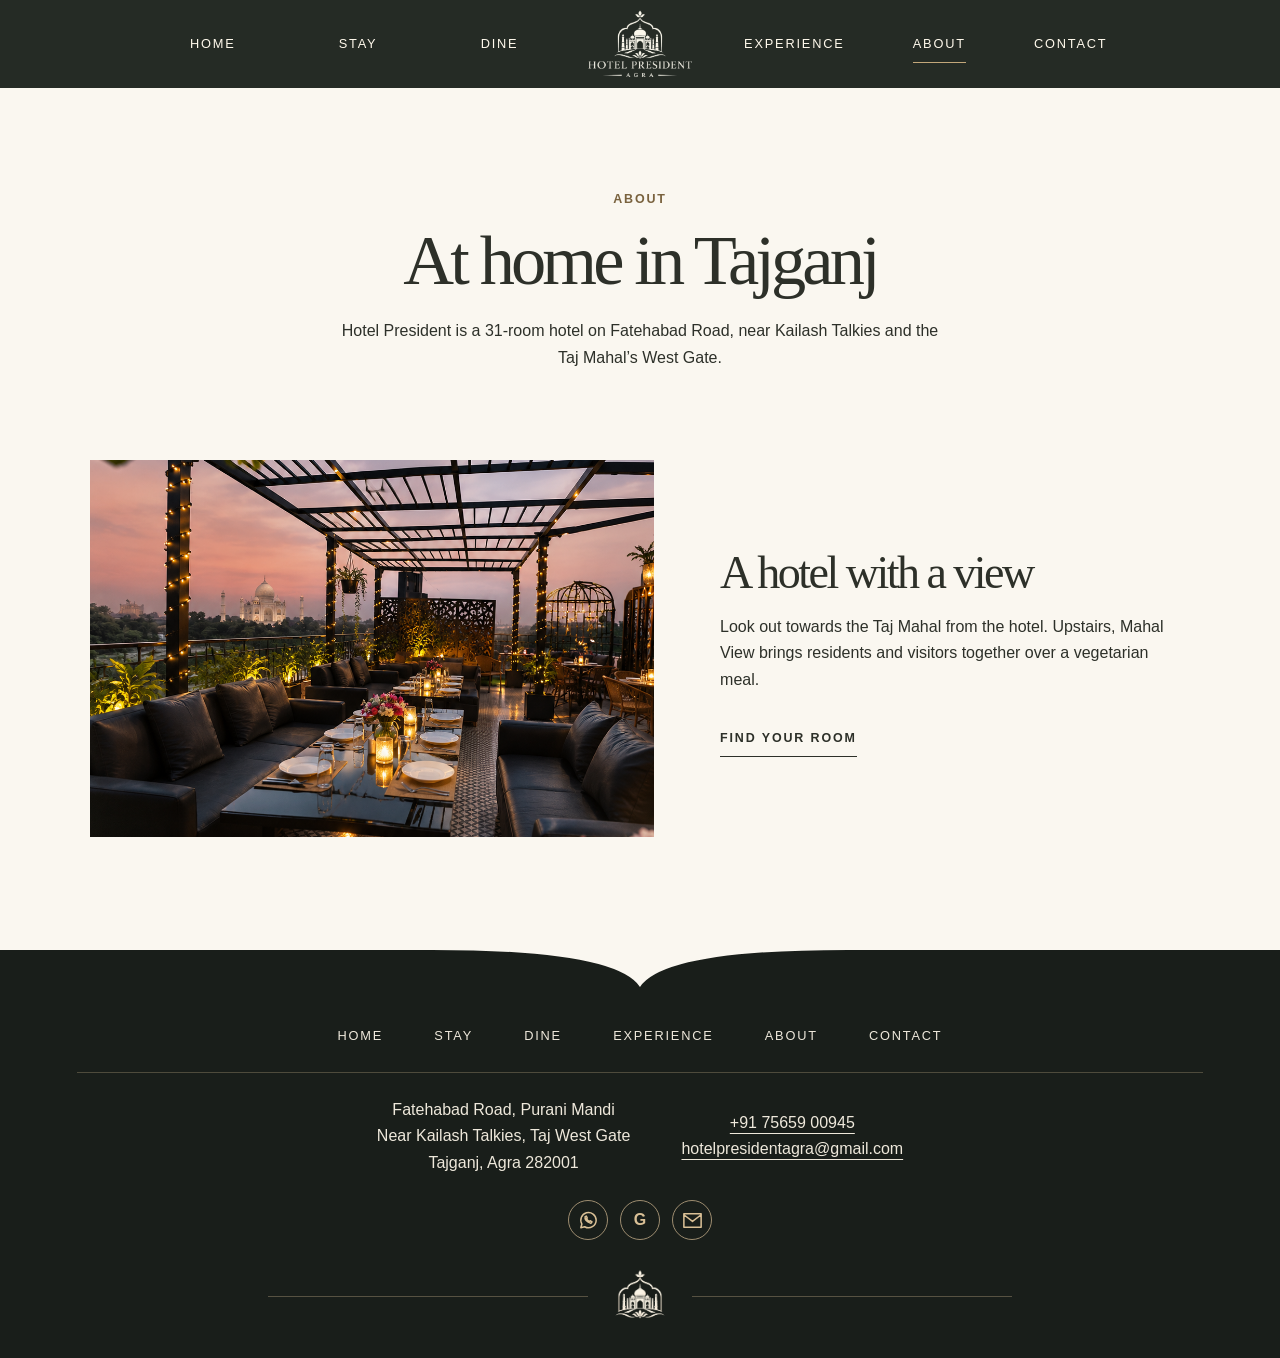
==== about.html @ 326f0f86 "intial commit" ====
﻿<!doctype html>
<html lang="en"><head><meta charset="utf-8"><meta name="viewport" content="width=device-width, initial-scale=1"><title>About | Hotel President Agra</title>
<link rel="stylesheet" href="css/header-footer.css"><link rel="stylesheet" href="css/pages.css">
<script defer src="js/header-footer.js"></script></head>
<body id="top" class="hp-page"><header class="hp-header">
  <a class="hp-skip" href="#main">Skip to content</a>
  <button type="button" class="hp-toggle" aria-controls="hp-nav" aria-expanded="false">Menu</button>
  <nav id="hp-nav" class="hp-nav" aria-label="Main navigation">
    <div><a href="index.html">Home</a>
      <a href="stay.html">Stay</a>
      <a href="dine.html">Dine</a></div><span aria-hidden="true"></span><div><a href="experience.html">Experience</a>
      <a href="about.html">About</a>
      <a href="contact.html">Contact</a></div>
  </nav>
  <a class="hp-brand" href="index.html" aria-label="Hotel President home">
    <img class="crest" src="img/logo.png" alt=""><img class="wordmark" src="img/texticon.png" alt="">
  </a>
</header>
<main id="main"><div class="page-lead"><p class="eyebrow">About</p><h1>At home in Tajganj</h1><p>Hotel President is a 31-room hotel on Fatehabad Road, near Kailash Talkies and the Taj Mahal’s West Gate.</p></div><div class="feature"><img loading="lazy" src="img/Taj Mahal Rooftop Dining at Dusk.png" alt="Mahal View rooftop at dusk"><div><h2>A hotel with a view</h2><p>Look out towards the Taj Mahal from the hotel. Upstairs, Mahal View brings residents and visitors together over a vegetarian meal.</p><a class="ink-link" href="stay.html">Find your room</a></div></div></main>
<footer class="hp-footer">
  <svg aria-hidden="true" class="hp-edge" viewBox="0 0 1000 42" preserveAspectRatio="none"><path d="M0 1 H338 Q481 1 500 39 Q519 1 662 1 H1000" fill="none" stroke="currentColor"/><path d="M0 4 H338 Q481 4 500 42 Q519 4 662 4 H1000 V0 H0Z" fill="var(--paper)"/></svg>
  <nav aria-label="Footer navigation"><a href="index.html">Home</a>
      <a href="stay.html">Stay</a>
      <a href="dine.html">Dine</a>
      <a href="experience.html">Experience</a>
      <a href="about.html">About</a>
      <a href="contact.html">Contact</a></nav>
  <div class="hp-contact"><address>Fatehabad Road, Purani Mandi<br>Near Kailash Talkies, Taj West Gate<br>Tajganj, Agra 282001</address><div><a href="tel:+917565900945">+91 75659 00945</a><br><a href="mailto:hotelpresidentagra@gmail.com">hotelpresidentagra@gmail.com</a></div></div>
  <div class="hp-social"><a href="https://wa.me/917565900945" aria-label="Contact on WhatsApp"><svg viewBox="0 0 24 24" aria-hidden="true"><path d="M20 11.5a8 8 0 0 1-12 7l-4 1 1.1-3.8A8 8 0 1 1 20 11.5Z M8.5 8q-1 4 6 7l1.2-1.6-2-1.1-.8.8q-2-1-3-3l.8-.7-1-2Z"/></svg></a><a href="https://www.google.com/travel/hotels/entity/ChoIq8n-6ZS09ZvRARoNL2cvMTFoemMwd2RzdhAB" aria-label="Hotel President on Google"><b aria-hidden="true">G</b></a><a href="mailto:hotelpresidentagra@gmail.com" aria-label="Email Hotel President"><svg viewBox="0 0 24 24" aria-hidden="true"><path d="M3 5h18v14H3z M3 6l9 7 9-7"/></svg></a></div>
  <div class="hp-seal"><img src="img/logowithouttext.png" alt="Hotel President"></div>
</footer>
</body></html>
---- css/header-footer.css ----
﻿:root { --paper:#faf7f0; --ink:#2d3029; --gold:#c3a77a; --bar:88px; --serif:Baskervville,Georgia,serif; --sans:"DM Sans",Arial,sans-serif }
* { box-sizing:border-box }
html { scroll-behavior:smooth; scroll-padding-top:var(--bar) }
body { margin:0; background:var(--paper); color:var(--ink); font:1rem/1.65 var(--sans) }
a { color:inherit; text-underline-offset:5px }
img,video { max-width:100% }
.hp-header { position:fixed; inset:0 0 auto; height:var(--bar); z-index:20; background:#252b25; color:#fff9ec; transition:height .4s,background .4s }
.hp-home .hp-header:not(.compact):not(.is-open) { background:linear-gradient(#181b16bd,#181b1666 75%,transparent) }
.hp-header.compact { height:68px }
.hp-nav { height:100%; max-width:1080px; margin:auto; padding:0 3%; display:grid; grid-template-columns:1fr 140px 1fr; align-items:center }
.hp-nav div { display:flex; justify-content:space-around }
.hp-nav a,.hp-toggle,.hp-footer nav a { text-decoration:none; text-transform:uppercase; letter-spacing:.14em; font-size:.8rem }
.hp-nav a { padding:8px 0; border-bottom:1px solid transparent }
.hp-nav a:hover,.hp-nav a[aria-current] { border-color:var(--gold) }
.hp-brand { position:absolute; left:50%; top:0; transform:translateX(-50%); width:140px; height:100% }
.hp-brand img { position:absolute; inset:0; width:100%; height:100%; object-fit:contain; transition:opacity .35s,transform .45s }
.hp-brand .wordmark { opacity:0; transform:translateY(5px) }
.compact .crest { opacity:0; transform:translateY(-5px) }
.compact .wordmark { opacity:1; transform:none }
.hp-toggle { display:none; color:inherit; background:none; border:0; cursor:pointer }
.hp-skip,.sr-only { position:absolute; width:1px; height:1px; overflow:hidden; clip-path:inset(50%) }
.hp-skip:focus { clip-path:none; width:auto; height:auto; background:white; color:black; padding:8px; z-index:3 }
.hp-footer { position:relative; text-align:center; background:#191e1a; color:#eee8db; padding:72px 6% 30px }
.hp-edge { position:absolute; width:100%; height:41px; top:-1px; left:0; color:var(--gold) }
.hp-footer nav,.hp-social,.hp-contact { display:flex; justify-content:center; gap:clamp(18px,4vw,64px); flex-wrap:wrap }
.hp-footer nav { padding:6px 0 26px; border-bottom:1px solid #a998775e }
.hp-contact { padding:24px 0; align-items:center }
address { font-style:normal }
.hp-social { gap:12px }
.hp-social a { color:#dac096; width:40px; height:40px; display:grid; place-items:center; border:1px solid #9e8d70; border-radius:50%; text-decoration:none }
.hp-social svg { width:23px; fill:none; stroke:currentColor; stroke-width:1.6; stroke-linejoin:round }
.hp-social a:hover { background:#dac096; color:#191e1a }
.hp-seal { margin-top:24px; display:flex; align-items:center; justify-content:center; gap:20px }
.hp-seal:before,.hp-seal:after { content:''; width:min(27vw,320px); height:1px; background:#a998776e }
.hp-seal img { width:64px; height:64px; object-fit:contain }
@media(max-width:700px) {
 :root { --bar:72px }
 .hp-header.compact { height:60px }
 .hp-toggle { display:block; position:absolute; top:50%; transform:translateY(-50%); padding:14px 20px }
 .hp-toggle:before { content:'☰'; margin-right:7px }
 .hp-nav { display:none }
 .is-open .hp-nav { display:block; position:absolute; top:100%; width:100%; height:auto; padding:12px 24px 24px; background:#252b25 }
 .hp-nav div { flex-direction:column }
 .hp-footer nav { gap:12px 22px }
 .hp-contact { flex-direction:column; gap:14px }
}
@media(prefers-reduced-motion:reduce) {
 html { scroll-behavior:auto }
 *,*::before,*::after { animation-duration:.01ms!important; transition-duration:.01ms!important }
}
---- css/pages.css ----
﻿@import url("dining.css");
.hp-page main { padding-top:var(--bar); padding-bottom:60px }
.page-lead { max-width:960px; margin:auto; text-align:center; padding:clamp(50px,7vw,110px) 6% }
.page-lead > p:last-child { max-width:600px; margin:20px auto 0 }
.rooms { display:grid; grid-template-columns:1fr 1fr; gap:40px; margin:0 7% }
.rooms img,.rooms video { width:100%; aspect-ratio:1.6; object-fit:cover; display:block; background:#30352e }
.rooms article h2,.feature h2 { font-size:clamp(2rem,3.6vw,3.6rem) }
.feature { margin:0 7% 50px; display:grid; align-items:center; grid-template-columns:1.2fr 1fr; gap:6% }
.feature > img,.feature > video { width:100%; aspect-ratio:1.5; object-fit:cover; background:#30352e }
@media(max-width:700px) { .rooms,.feature { grid-template-columns:1fr; gap:24px } }
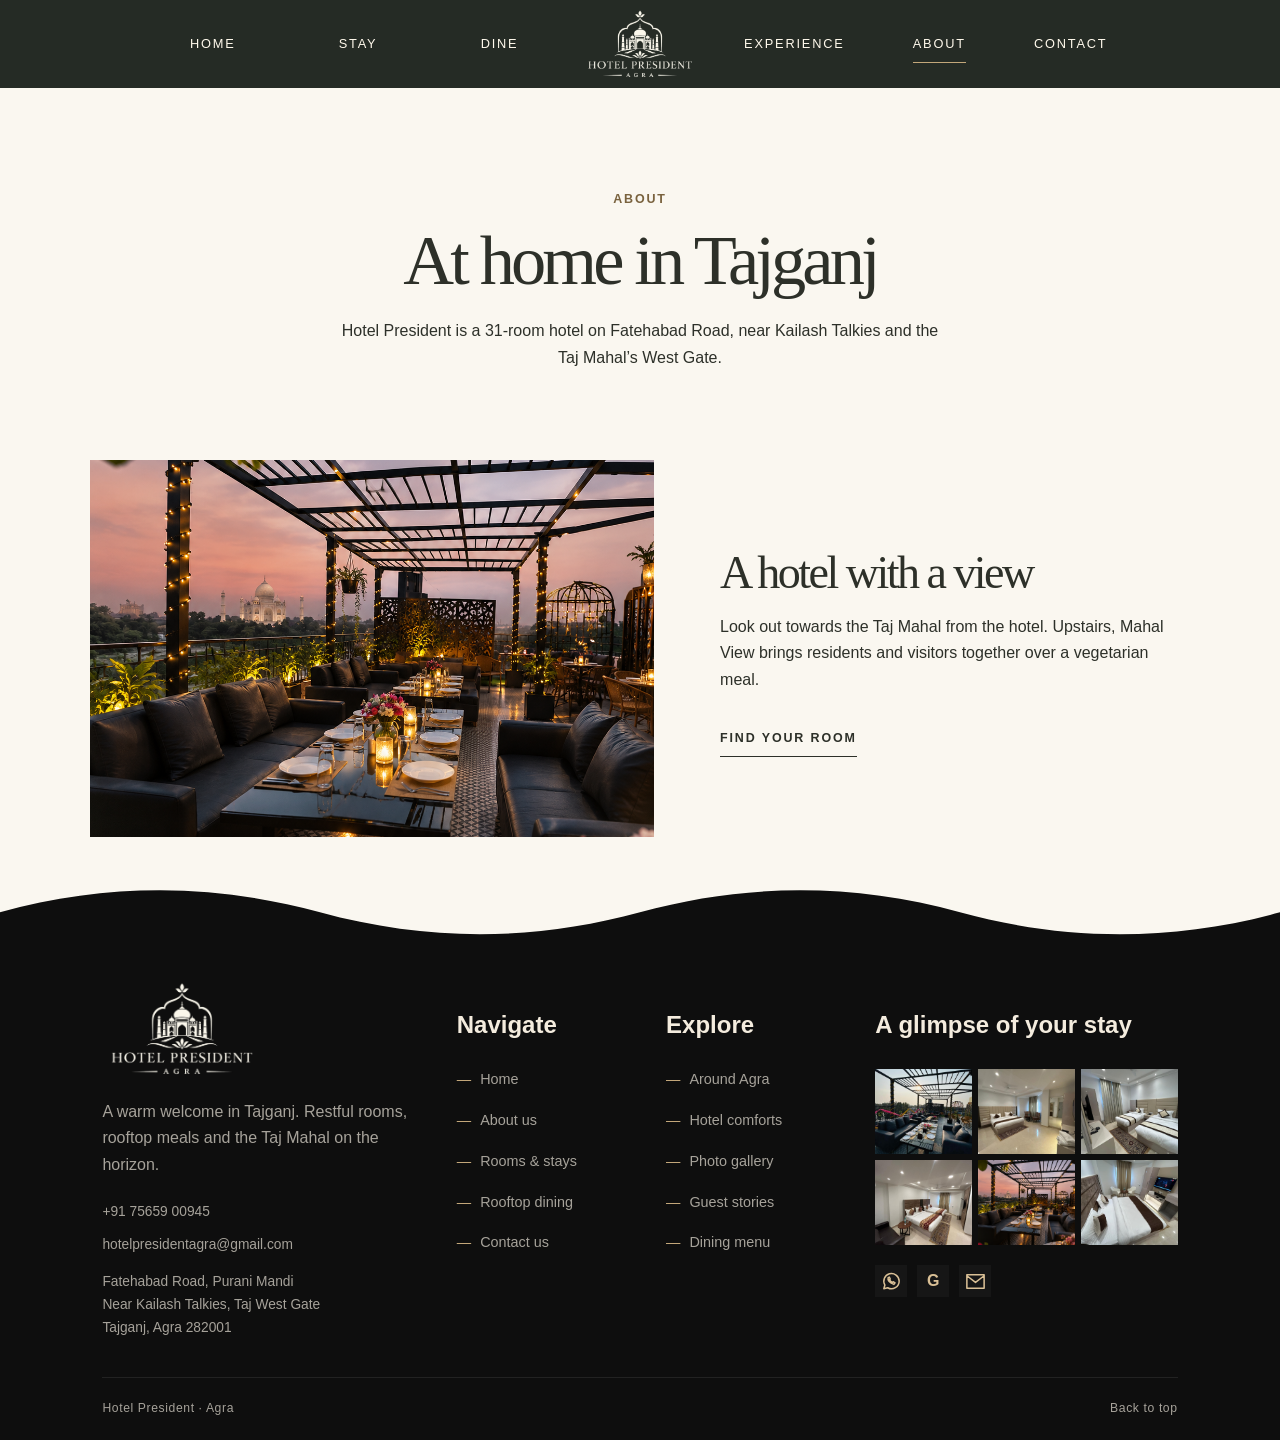
==== commit 81335e24: "Updated Home  , dine and contact page" ====
--- a/about.html
+++ b/about.html
@@ -1,7 +1,8 @@
 ﻿<!doctype html>
 <html lang="en"><head><meta charset="utf-8"><meta name="viewport" content="width=device-width, initial-scale=1"><title>About | Hotel President Agra</title>
 <link rel="stylesheet" href="css/header-footer.css"><link rel="stylesheet" href="css/pages.css">
-<script defer src="js/header-footer.js"></script></head>
+<script defer src="js/header-footer.js"></script><link rel="stylesheet" href="css/common-footer.css">
+</head>
 <body id="top" class="hp-page"><header class="hp-header">
   <a class="hp-skip" href="#main">Skip to content</a>
   <button type="button" class="hp-toggle" aria-controls="hp-nav" aria-expanded="false">Menu</button>
@@ -17,16 +18,14 @@
   </a>
 </header>
 <main id="main"><div class="page-lead"><p class="eyebrow">About</p><h1>At home in Tajganj</h1><p>Hotel President is a 31-room hotel on Fatehabad Road, near Kailash Talkies and the Taj Mahal’s West Gate.</p></div><div class="feature"><img loading="lazy" src="img/Taj Mahal Rooftop Dining at Dusk.png" alt="Mahal View rooftop at dusk"><div><h2>A hotel with a view</h2><p>Look out towards the Taj Mahal from the hotel. Upstairs, Mahal View brings residents and visitors together over a vegetarian meal.</p><a class="ink-link" href="stay.html">Find your room</a></div></div></main>
-<footer class="hp-footer">
-  <svg aria-hidden="true" class="hp-edge" viewBox="0 0 1000 42" preserveAspectRatio="none"><path d="M0 1 H338 Q481 1 500 39 Q519 1 662 1 H1000" fill="none" stroke="currentColor"/><path d="M0 4 H338 Q481 4 500 42 Q519 4 662 4 H1000 V0 H0Z" fill="var(--paper)"/></svg>
-  <nav aria-label="Footer navigation"><a href="index.html">Home</a>
-      <a href="stay.html">Stay</a>
-      <a href="dine.html">Dine</a>
-      <a href="experience.html">Experience</a>
-      <a href="about.html">About</a>
-      <a href="contact.html">Contact</a></nav>
-  <div class="hp-contact"><address>Fatehabad Road, Purani Mandi<br>Near Kailash Talkies, Taj West Gate<br>Tajganj, Agra 282001</address><div><a href="tel:+917565900945">+91 75659 00945</a><br><a href="mailto:hotelpresidentagra@gmail.com">hotelpresidentagra@gmail.com</a></div></div>
-  <div class="hp-social"><a href="https://wa.me/917565900945" aria-label="Contact on WhatsApp"><svg viewBox="0 0 24 24" aria-hidden="true"><path d="M20 11.5a8 8 0 0 1-12 7l-4 1 1.1-3.8A8 8 0 1 1 20 11.5Z M8.5 8q-1 4 6 7l1.2-1.6-2-1.1-.8.8q-2-1-3-3l.8-.7-1-2Z"/></svg></a><a href="https://www.google.com/travel/hotels/entity/ChoIq8n-6ZS09ZvRARoNL2cvMTFoemMwd2RzdhAB" aria-label="Hotel President on Google"><b aria-hidden="true">G</b></a><a href="mailto:hotelpresidentagra@gmail.com" aria-label="Email Hotel President"><svg viewBox="0 0 24 24" aria-hidden="true"><path d="M3 5h18v14H3z M3 6l9 7 9-7"/></svg></a></div>
-  <div class="hp-seal"><img src="img/logowithouttext.png" alt="Hotel President"></div>
+<footer class="hp-footer home-footer">
+  <svg aria-hidden="true" class="footer-wave" viewBox="0 0 1440 100" preserveAspectRatio="none"><path d="M0 45C120 0 240 0 360 45S600 90 720 45S960 0 1080 45S1320 90 1440 45V100H0Z"/></svg>
+  <div class="footer-grid">
+    <div class="footer-about"><a class="footer-logo" href="#top"><img src="img/logo.png" alt="Hotel President Agra"></a><p>A warm welcome in Tajganj. Restful rooms, rooftop meals and the Taj Mahal on the horizon.</p><a href="tel:+917565900945">+91 75659 00945</a><a href="mailto:hotelpresidentagra@gmail.com">hotelpresidentagra@gmail.com</a><address>Fatehabad Road, Purani Mandi<br>Near Kailash Talkies, Taj West Gate<br>Tajganj, Agra 282001</address></div>
+    <nav aria-label="Footer navigation"><h3>Navigate</h3><a href="index.html">Home</a><a href="about.html">About us</a><a href="stay.html">Rooms &amp; stays</a><a href="dine.html">Rooftop dining</a><a href="contact.html">Contact us</a></nav>
+    <nav aria-label="Explore the hotel"><h3>Explore</h3><a href="experience.html">Around Agra</a><a href="index.html#services">Hotel comforts</a><a href="index.html#gallery">Photo gallery</a><a href="index.html#guest-stories">Guest stories</a><a href="menu/86a4579330674646b5d7f6d1be65fa03.pdf">Dining menu</a></nav>
+    <div class="footer-glimpses"><h3>A glimpse of your stay</h3><a class="footer-thumbnails" href="index.html#gallery" aria-label="Explore the hotel gallery"><img loading="lazy" src="img/RESTRA.jpg" alt="Rooftop dining"><img loading="lazy" src="img/112.jpeg" alt="Double room"><img loading="lazy" src="img/twin.jpeg" alt="Twin room"><img loading="lazy" src="img/FOUR BED.jpeg" alt="Family room"><img loading="lazy" src="img/Taj Mahal Rooftop Dining at Dusk.png" alt="Taj Mahal view"><img loading="lazy" src="img/DLX R.avif" alt="Deluxe room"></a><div class="hp-social"><a href="https://wa.me/917565900945" aria-label="Contact on WhatsApp"><svg viewBox="0 0 24 24" aria-hidden="true"><path d="M20 11.5a8 8 0 0 1-12 7l-4 1 1.1-3.8A8 8 0 1 1 20 11.5Z M8.5 8q-1 4 6 7l1.2-1.6-2-1.1-.8.8q-2-1-3-3l.8-.7-1-2Z"/></svg></a><a href="https://www.google.com/travel/hotels/entity/ChoIq8n-6ZS09ZvRARoNL2cvMTFoemMwd2RzdhAB" aria-label="Hotel President on Google"><b aria-hidden="true">G</b></a><a href="mailto:hotelpresidentagra@gmail.com" aria-label="Email Hotel President"><svg viewBox="0 0 24 24" aria-hidden="true"><path d="M3 5h18v14H3z M3 6l9 7 9-7"/></svg></a></div>
+  </div>
+  </div><div class="footer-bottom"><span>Hotel President · Agra</span><a href="#top">Back to top</a></div>
 </footer>
 </body></html>
--- a/css/common-footer.css
+++ b/css/common-footer.css
@@ -0,0 +1,24 @@
+.home-footer { background:#0e0e0e; padding:42px 8% 22px; text-align:left; color:#a6a29a }
+.footer-wave { position:absolute; left:0; bottom:calc(100% - 1px); width:100%; height:65px; fill:#0e0e0e }
+.footer-grid { display:grid; grid-template-columns:1.3fr .7fr .7fr 1.25fr; gap:40px; max-width:1180px; margin:auto }
+.footer-about p { margin:10px 0 23px }
+.footer-logo { display:block; width:160px; margin-top:-20px }
+.footer-logo img { width:100%; display:block }
+.footer-about>a:not(.footer-logo) { display:block; margin-bottom:10px; text-decoration:none; overflow-wrap:anywhere; font-size:.86rem }
+.footer-about address { font-size:.86rem; margin-top:15px }
+.home-footer h3 { color:#f4ecde; font-size:1.5rem; margin:16px 0 25px }
+.home-footer nav { display:flex; flex-direction:column; justify-content:flex-start; gap:17px; border:0; padding:0; flex-wrap:nowrap }
+.home-footer nav h3 { margin-bottom:7px }
+.home-footer nav a { text-transform:none; font-size:.9rem; letter-spacing:0 }
+.home-footer nav a:before { content:"—"; color:var(--gold); padding-right:9px }
+.home-footer a:hover { color:#e0bd86 }
+.footer-thumbnails { display:grid; grid-template-columns:repeat(3,minmax(0,1fr)); gap:6px }
+.footer-thumbnails img { width:100%; height:85px; object-fit:cover }
+.home-footer .hp-social { justify-content:flex-start; gap:10px; margin-top:20px }
+.home-footer .hp-social a { border:0; border-radius:0; background:#ffffff08; width:32px; height:32px }
+.footer-bottom { max-width:1180px; margin:38px auto 0; padding-top:20px; border-top:1px solid #ffffff15; display:flex; justify-content:space-between; font-size:.76rem; letter-spacing:.05em }
+.footer-bottom a { text-decoration:none }
+
+@media(max-width:1100px) { .footer-grid { grid-template-columns:1.2fr .8fr .8fr; gap:25px } .footer-glimpses { grid-column:1/-1 } .footer-thumbnails { grid-template-columns:repeat(6,minmax(0,1fr)) } .footer-thumbnails img { height:110px } }
+@media(max-width:700px) { .footer-grid { grid-template-columns:1fr 1fr; gap:28px 20px } .footer-about,.footer-glimpses { grid-column:1/-1 } .footer-thumbnails { grid-template-columns:repeat(3,minmax(0,1fr)) } .footer-thumbnails img { height:105px } }
+@media(max-width:430px) { .footer-grid { grid-template-columns:1fr } .footer-about,.footer-glimpses { grid-column:auto } .footer-bottom { gap:15px; flex-wrap:wrap } }
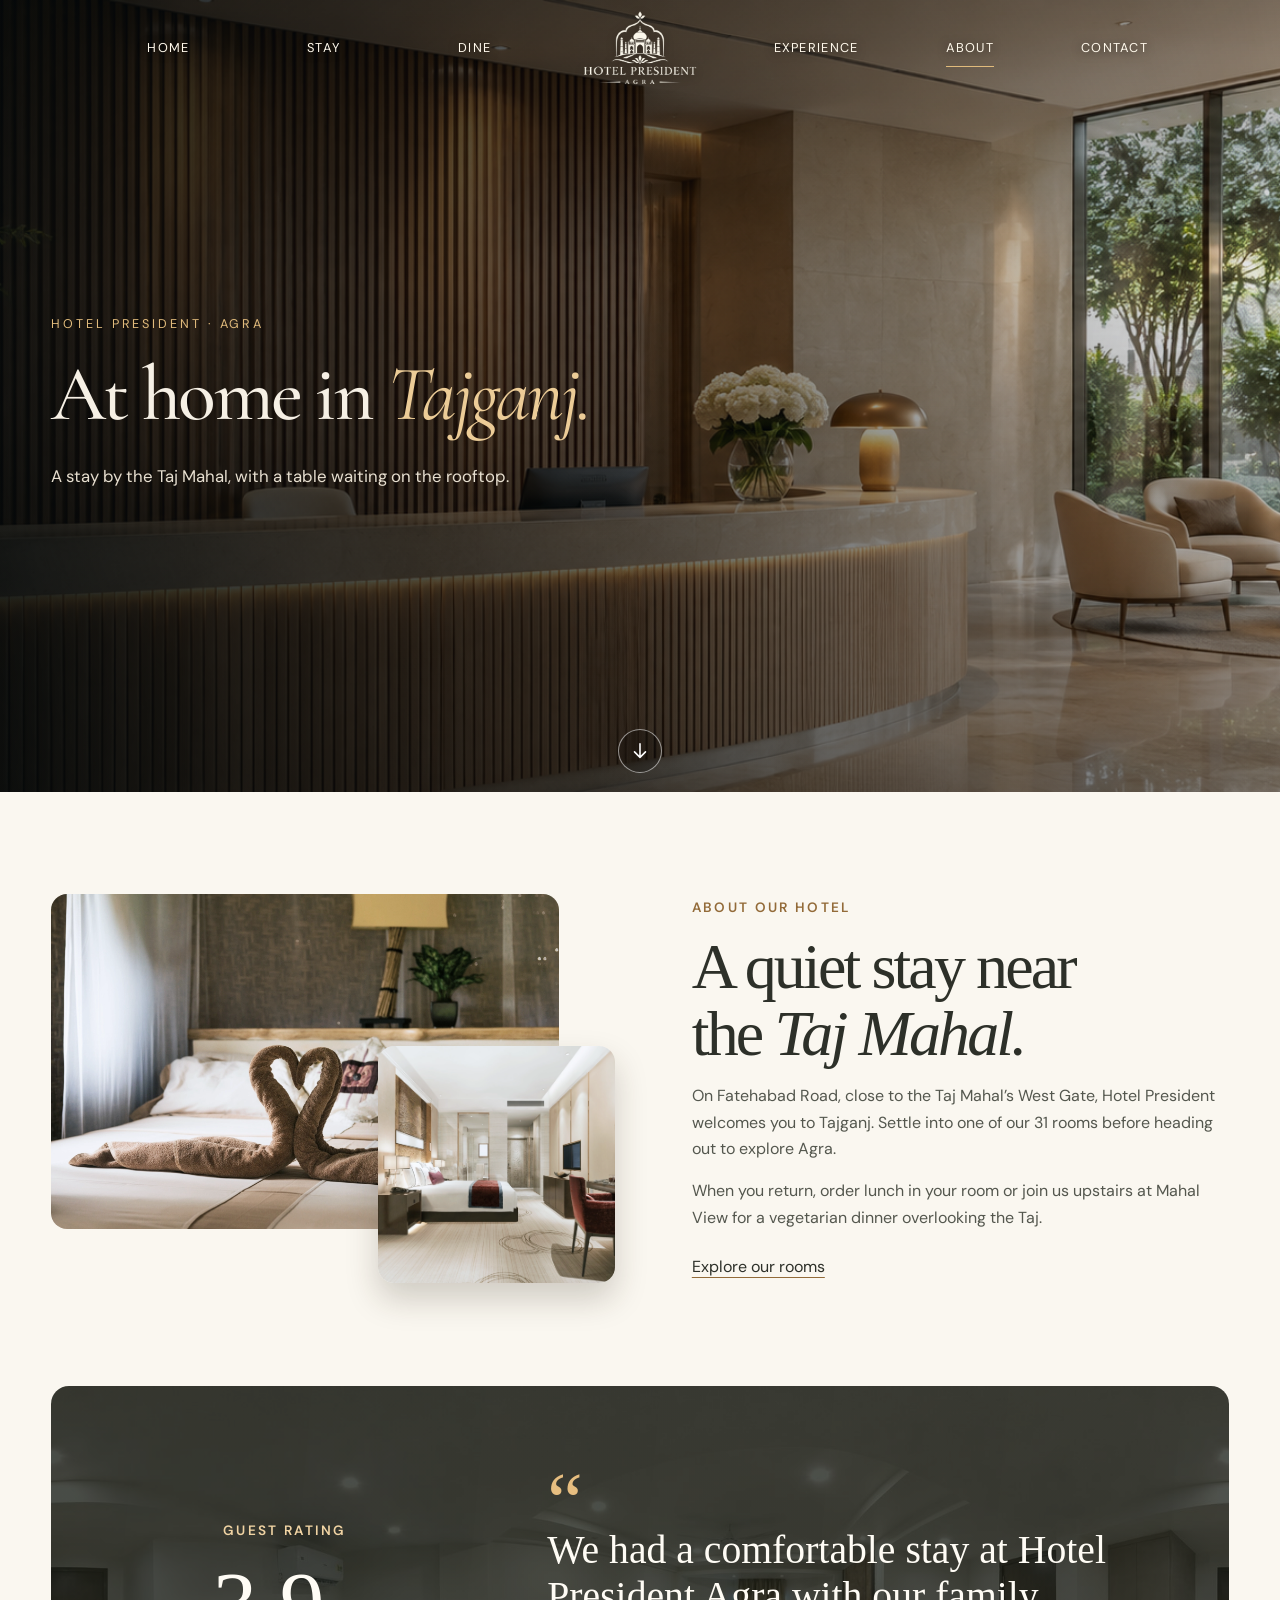
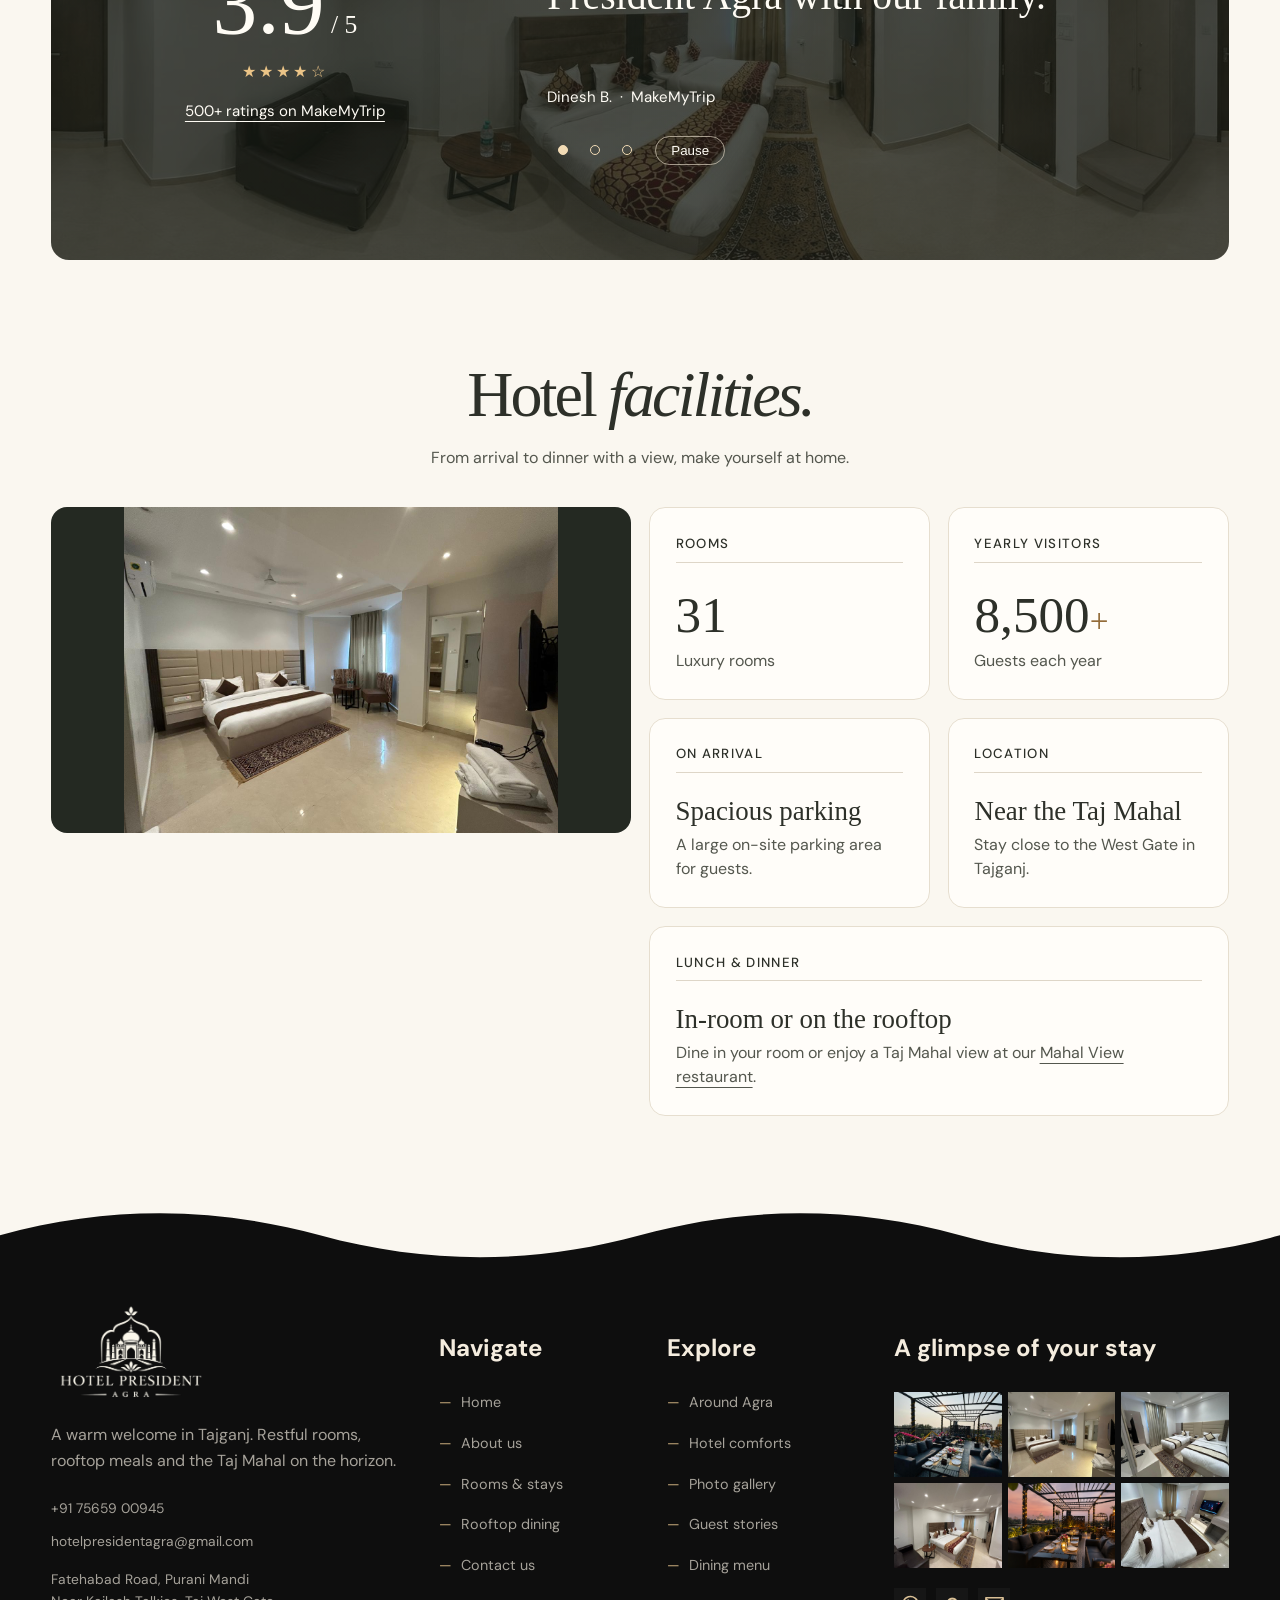
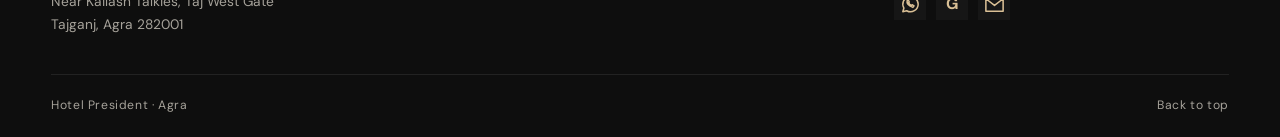
==== commit 228fee54: "Before pushing it to hostinger" ====
--- a/about.html
+++ b/about.html
@@ -1,9 +1,10 @@
-﻿<!doctype html>
+<!doctype html>
 <html lang="en"><head><meta charset="utf-8"><meta name="viewport" content="width=device-width, initial-scale=1"><title>About | Hotel President Agra</title>
-<link rel="stylesheet" href="css/header-footer.css"><link rel="stylesheet" href="css/pages.css">
+<link rel="stylesheet" href="css/header-footer.css?v=layout2"><link rel="stylesheet" href="css/about.css">
 <script defer src="js/header-footer.js"></script><link rel="stylesheet" href="css/common-footer.css">
+<script defer src="js/about.js"></script><link rel="stylesheet" href="css/page-hero.css">
 </head>
-<body id="top" class="hp-page"><header class="hp-header">
+<body id="top" class="photo-page hp-page"><header class="hp-header">
   <a class="hp-skip" href="#main">Skip to content</a>
   <button type="button" class="hp-toggle" aria-controls="hp-nav" aria-expanded="false">Menu</button>
   <nav id="hp-nav" class="hp-nav" aria-label="Main navigation">
@@ -17,14 +18,73 @@
     <img class="crest" src="img/logo.png" alt=""><img class="wordmark" src="img/texticon.png" alt="">
   </a>
 </header>
-<main id="main"><div class="page-lead"><p class="eyebrow">About</p><h1>At home in Tajganj</h1><p>Hotel President is a 31-room hotel on Fatehabad Road, near Kailash Talkies and the Taj Mahal’s West Gate.</p></div><div class="feature"><img loading="lazy" src="img/Taj Mahal Rooftop Dining at Dusk.png" alt="Mahal View rooftop at dusk"><div><h2>A hotel with a view</h2><p>Look out towards the Taj Mahal from the hotel. Upstairs, Mahal View brings residents and visitors together over a vegetarian meal.</p><a class="ink-link" href="stay.html">Find your room</a></div></div></main>
+<main id="main">
+  <section class="page-hero" aria-labelledby="about-title">
+    <img class="page-hero-image" src="img/about3.png" alt="" fetchpriority="high">
+    <div class="page-hero-shade"></div>
+    <div class="page-hero-copy">
+      <p class="kicker">Hotel President &middot; Agra</p>
+      <h1 id="about-title">At home in <em>Tajganj.</em></h1>
+      <p>A stay by the Taj Mahal, with a table waiting on the rooftop.</p>
+    </div>
+    <a class="hero-scroll" href="#our-hotel" aria-label="Discover our hotel"><svg viewBox="0 0 24 24" aria-hidden="true"><path d="M12 4v15m-6-6 6 6 6-6"/></svg></a>
+  </section>
+
+  <section class="story wrap" id="our-hotel" aria-labelledby="story-title">
+    <div class="photo-pair" data-reveal>
+      <img src="img/about1.webp" alt="A glimpse inside the hotel" loading="lazy">
+      <img src="img/about2.webp" alt="Another view of the hotel interiors" loading="lazy">
+    </div>
+    <div data-reveal>
+      <p class="label">About our hotel</p>
+      <h2 id="story-title">A quiet stay near<br>the <em>Taj Mahal.</em></h2>
+      <p>On Fatehabad Road, close to the Taj Mahal’s West Gate, Hotel President welcomes you to Tajganj. Settle into one of our 31 rooms before heading out to explore Agra.</p>
+      <p>When you return, order lunch in your room or join us upstairs at Mahal View for a vegetarian dinner overlooking the Taj.</p>
+      <a class="story-link" href="stay.html">Explore our rooms</a>
+    </div>
+  </section>
+
+  <section class="reviews" aria-label="Guest ratings and reviews">
+    <div class="review-layout wrap">
+      <div class="rating">
+        <h2 class="label">Guest rating</h2>
+        <strong>3.9<small> / 5</small></strong>
+        <span class="stars" aria-hidden="true">★★★★☆</span>
+        <a href="https://www.makemytrip.com/hotels/hotel_president-details-agra.html">500+ ratings on MakeMyTrip</a>
+      </div>
+      <div class="review-content">
+        <span class="quote-symbol" aria-hidden="true">“</span>
+        <div class="slides">
+          <figure><blockquote>We had a comfortable stay at Hotel President Agra with our family.</blockquote><figcaption>Dinesh B. &nbsp;·&nbsp; MakeMyTrip</figcaption></figure>
+          <figure hidden><blockquote>Service is good and the location was excellent staff very helpful</blockquote><figcaption>Nicky_Thailand &nbsp;·&nbsp; Trip.com</figcaption></figure>
+          <figure hidden><blockquote>Clean rooms are the USP of this Hotel. Must stay here. Location is good. Staff is good.</blockquote><figcaption>Nikhil Vyas &nbsp;·&nbsp; Tripadvisor</figcaption></figure>
+        </div>
+        <div class="review-controls" hidden><button class="rotation" type="button">Pause</button></div>
+      </div>
+    </div>
+  </section>
+
+  <section class="facilities wrap" aria-labelledby="facilities-title">
+    <header data-reveal><h2 id="facilities-title">Hotel <em>facilities.</em></h2><p>From arrival to dinner with a view, make yourself at home.</p></header>
+    <div class="facility-layout">
+      <div class="room-film" data-reveal><video width="854" height="480" autoplay muted playsinline loop disablepictureinpicture preload="metadata" poster="img/112.jpeg" aria-label="Video tour of Hotel President rooms"><source src="video/President-Only Rooms (480).mp4" type="video/mp4"><a href="video/President-Only Rooms (480).mp4">Watch the room tour</a></video></div>
+      <div class="facility-cards">
+        <article data-reveal><h3>Rooms</h3><strong>31</strong><p>Luxury rooms</p></article>
+        <article data-reveal><h3>Yearly visitors</h3><strong>8,500<span>+</span></strong><p>Guests each year</p></article>
+        <article data-reveal><h3>On arrival</h3><h4>Spacious parking</h4><p>A large on-site parking area for guests.</p></article>
+        <article data-reveal><h3>Location</h3><h4>Near the Taj Mahal</h4><p>Stay close to the West Gate in Tajganj.</p></article>
+        <article class="dining-card" data-reveal><h3>Lunch &amp; dinner</h3><h4>In-room or on the rooftop</h4><p>Dine in your room or enjoy a Taj Mahal view at our <a href="dine.html">Mahal View restaurant</a>.</p></article>
+      </div>
+    </div>
+  </section>
+</main>
 <footer class="hp-footer home-footer">
   <svg aria-hidden="true" class="footer-wave" viewBox="0 0 1440 100" preserveAspectRatio="none"><path d="M0 45C120 0 240 0 360 45S600 90 720 45S960 0 1080 45S1320 90 1440 45V100H0Z"/></svg>
   <div class="footer-grid">
     <div class="footer-about"><a class="footer-logo" href="#top"><img src="img/logo.png" alt="Hotel President Agra"></a><p>A warm welcome in Tajganj. Restful rooms, rooftop meals and the Taj Mahal on the horizon.</p><a href="tel:+917565900945">+91 75659 00945</a><a href="mailto:hotelpresidentagra@gmail.com">hotelpresidentagra@gmail.com</a><address>Fatehabad Road, Purani Mandi<br>Near Kailash Talkies, Taj West Gate<br>Tajganj, Agra 282001</address></div>
     <nav aria-label="Footer navigation"><h3>Navigate</h3><a href="index.html">Home</a><a href="about.html">About us</a><a href="stay.html">Rooms &amp; stays</a><a href="dine.html">Rooftop dining</a><a href="contact.html">Contact us</a></nav>
     <nav aria-label="Explore the hotel"><h3>Explore</h3><a href="experience.html">Around Agra</a><a href="index.html#services">Hotel comforts</a><a href="index.html#gallery">Photo gallery</a><a href="index.html#guest-stories">Guest stories</a><a href="menu/86a4579330674646b5d7f6d1be65fa03.pdf">Dining menu</a></nav>
-    <div class="footer-glimpses"><h3>A glimpse of your stay</h3><a class="footer-thumbnails" href="index.html#gallery" aria-label="Explore the hotel gallery"><img loading="lazy" src="img/RESTRA.jpg" alt="Rooftop dining"><img loading="lazy" src="img/112.jpeg" alt="Double room"><img loading="lazy" src="img/twin.jpeg" alt="Twin room"><img loading="lazy" src="img/FOUR BED.jpeg" alt="Family room"><img loading="lazy" src="img/Taj Mahal Rooftop Dining at Dusk.png" alt="Taj Mahal view"><img loading="lazy" src="img/DLX R.avif" alt="Deluxe room"></a><div class="hp-social"><a href="https://wa.me/917565900945" aria-label="Contact on WhatsApp"><svg viewBox="0 0 24 24" aria-hidden="true"><path d="M20 11.5a8 8 0 0 1-12 7l-4 1 1.1-3.8A8 8 0 1 1 20 11.5Z M8.5 8q-1 4 6 7l1.2-1.6-2-1.1-.8.8q-2-1-3-3l.8-.7-1-2Z"/></svg></a><a href="https://www.google.com/travel/hotels/entity/ChoIq8n-6ZS09ZvRARoNL2cvMTFoemMwd2RzdhAB" aria-label="Hotel President on Google"><b aria-hidden="true">G</b></a><a href="mailto:hotelpresidentagra@gmail.com" aria-label="Email Hotel President"><svg viewBox="0 0 24 24" aria-hidden="true"><path d="M3 5h18v14H3z M3 6l9 7 9-7"/></svg></a></div>
+    <div class="footer-glimpses"><h3>A glimpse of your stay</h3><a class="footer-thumbnails" href="index.html#gallery" aria-label="Explore the hotel gallery"><img loading="lazy" src="img/RESTRA.jpg" alt="Rooftop dining"><img loading="lazy" src="img/112.jpeg" alt="Double room"><img loading="lazy" src="img/twin.jpeg" alt="Twin room"><img loading="lazy" src="img/FOUR BED.jpeg" alt="Family room"><img loading="lazy" src="img/Taj Mahal Rooftop Dining at Dusk.png" alt="Taj Mahal view"><img loading="lazy" src="img/DLX R.png" alt="Deluxe room"></a><div class="hp-social"><a href="https://wa.me/917565900945" aria-label="Contact on WhatsApp"><svg viewBox="0 0 24 24" aria-hidden="true"><path d="M20 11.5a8 8 0 0 1-12 7l-4 1 1.1-3.8A8 8 0 1 1 20 11.5Z M8.5 8q-1 4 6 7l1.2-1.6-2-1.1-.8.8q-2-1-3-3l.8-.7-1-2Z"/></svg></a><a href="https://www.google.com/travel/hotels/entity/ChoIq8n-6ZS09ZvRARoNL2cvMTFoemMwd2RzdhAB" aria-label="Hotel President on Google"><b aria-hidden="true">G</b></a><a href="mailto:hotelpresidentagra@gmail.com" aria-label="Email Hotel President"><svg viewBox="0 0 24 24" aria-hidden="true"><path d="M3 5h18v14H3z M3 6l9 7 9-7"/></svg></a></div>
   </div>
   </div><div class="footer-bottom"><span>Hotel President · Agra</span><a href="#top">Back to top</a></div>
 </footer>
--- a/css/header-footer.css
+++ b/css/header-footer.css
@@ -1,4 +1,5 @@
-﻿:root { --paper:#faf7f0; --ink:#2d3029; --gold:#c3a77a; --bar:88px; --serif:Baskervville,Georgia,serif; --sans:"DM Sans",Arial,sans-serif }
+:root { --site-inset:max(18px, 4%, calc((100% - 1640px) / 2)); --site-width:calc(100% - var(--site-inset) - var(--site-inset)) }
+:root { --paper:#faf7f0; --ink:#2d3029; --gold:#c3a77a; --bar:88px; --serif:Baskervville,Georgia,serif; --sans:"DM Sans",Arial,sans-serif }
 * { box-sizing:border-box }
 html { scroll-behavior:smooth; scroll-padding-top:var(--bar) }
 body { margin:0; background:var(--paper); color:var(--ink); font:1rem/1.65 var(--sans) }
--- a/css/about.css
+++ b/css/about.css
@@ -0,0 +1,59 @@
+#main { --accent:#936b39; }
+.wrap { width:var(--site-width); margin-inline:auto; }
+.label { font:600 .85rem/1.5 var(--sans); text-transform:uppercase; letter-spacing:.17em; color:var(--accent); margin:0 0 1rem; }
+.rating .label { color:#f1d4a4; }
+#main h2:not(.label) { font:400 clamp(2.7rem,5vw,4.7rem)/1.04 var(--serif); letter-spacing:-.045em; margin:0; }
+#main em { font-weight:400; }
+.story,.facilities { padding-block:clamp(65px,8vw,125px); }
+.story { display:grid; grid-template-columns:1.05fr 1fr; align-items:center; gap:clamp(32px,6vw,90px); }
+.photo-pair { aspect-ratio:1.45; position:relative; }
+.photo-pair img { position:absolute; object-fit:cover; border-radius:16px; }
+.photo-pair img:first-child { inset:0; width:90%; height:86%; }
+.photo-pair img:last-child { bottom:0; right:0; width:42%; aspect-ratio:1; box-shadow:0 16px 32px #32271635; }
+.story p:not(.label),.facilities header p,.facility-cards p { color:#54574e; }
+.story-link { display:inline-block; margin-top:.4rem; text-decoration-color:var(--accent); }
+.reviews { width:var(--site-width); margin-inline:auto; border-radius:18px; background:linear-gradient(95deg,#171c15c9,#171c15c2),url("../img/ai360-panorama-1536x768-a8c1cd0d.jpg") center/cover; color:#fffcf5; }
+.review-layout { display:grid; grid-template-columns:1fr 1.7fr; align-items:center; padding-block:clamp(52px,7vw,96px); gap:7%; }
+.rating { text-align:center; }
+.rating strong { display:block; font:400 clamp(4rem,7vw,7rem)/1 var(--serif); }
+.rating small { font-size:1.6rem; }
+.stars { display:block; color:#ebc487; letter-spacing:.2em; margin:12px 0; }
+.rating a,.review-content figcaption { font-size:.94rem; }
+.quote-symbol { color:#e7be80; display:block; font:5rem/.65 Georgia,serif; }
+.slides { display:grid; }
+.slides figure { grid-area:1/1; margin:0; display:flex; flex-direction:column; justify-content:space-between; gap:20px; }
+.slides figure[hidden] { visibility:hidden; }
+.slides figure:not([hidden]) { animation:rise .55s ease-out; }
+.slides blockquote { margin:0; font:400 clamp(1.65rem,3.1vw,2.9rem)/1.16 var(--serif); }
+.review-controls:not([hidden]) { display:flex; align-items:center; margin-top:20px; }
+.review-controls button { background:transparent; color:inherit; cursor:pointer; }
+.review-dot { width:32px; height:40px; border:0; display:grid; place-items:center; }
+.review-dot::after { content:""; width:8px; height:8px; border:1px solid #f2dbb5; border-radius:50%; }
+.review-dot[aria-current=true]::after { background:#f2dbb5; }
+.rotation { border:1px solid #e6dbc9a8; border-radius:20px; padding:6px 15px; order:1; margin-left:12px; }
+.facilities { padding-bottom:clamp(110px,12vw,180px); }
+.facilities header { text-align:center; margin-bottom:36px; }
+.facility-layout,.facility-cards { display:grid; grid-template-columns:1fr 1fr; gap:18px; }
+.room-film { position:sticky; top:calc(var(--bar) + 1rem); align-self:start; overflow:hidden; border-radius:16px; background:#242922; }
+.room-film video { display:block; width:100%; height:auto; aspect-ratio:854/480; object-fit:contain; }
+.facility-cards article { display:flex; flex-direction:column; background:#fffdf9; border:1px solid #e6decf; border-radius:16px; padding:clamp(16px,2vw,30px); }
+.facility-cards h3 { font:500 .83rem/1.5 var(--sans); text-transform:uppercase; letter-spacing:.1em; border-bottom:1px solid #ded6c8; margin:0 0 24px; padding-bottom:8px; }
+.facility-cards strong,.facility-cards h4 { font:400 clamp(1.4rem,2.1vw,2rem)/1.1 var(--serif); margin:0; }
+.facility-cards strong { font-size:clamp(2.4rem,4vw,4rem); }
+.facility-cards strong span { color:var(--accent); font-size:.65em; }
+.facility-cards p { margin:.4rem 0 0; line-height:1.5; }
+.dining-card { grid-column:1/-1; }
+@keyframes rise { from { opacity:0; transform:translateY(16px); } to { opacity:1; transform:translateY(0); } }
+@media (prefers-reduced-motion:no-preference) {
+  .revealed { animation:rise .75s ease-out both; }
+}
+@media (max-width:800px) {
+  .facility-layout { grid-template-columns:1fr; }
+  .room-film { position:static; }
+}
+@media (max-width:670px) {
+  .story,.review-layout { grid-template-columns:1fr; gap:36px; }
+  .reviews { padding-inline:8px; }
+  .rating { padding-bottom:25px; border-bottom:1px solid #ffffff45; }
+  .facility-cards { gap:10px; }
+}
--- a/css/common-footer.css
+++ b/css/common-footer.css
@@ -1,6 +1,6 @@
-.home-footer { background:#0e0e0e; padding:42px 8% 22px; text-align:left; color:#a6a29a }
+.home-footer { background:#0e0e0e; padding:42px var(--site-inset) 22px; text-align:left; color:#a6a29a }
 .footer-wave { position:absolute; left:0; bottom:calc(100% - 1px); width:100%; height:65px; fill:#0e0e0e }
-.footer-grid { display:grid; grid-template-columns:1.3fr .7fr .7fr 1.25fr; gap:40px; max-width:1180px; margin:auto }
+.footer-grid { display:grid; grid-template-columns:1.3fr .7fr .7fr 1.25fr; gap:40px; max-width:none; margin:auto }
 .footer-about p { margin:10px 0 23px }
 .footer-logo { display:block; width:160px; margin-top:-20px }
 .footer-logo img { width:100%; display:block }
@@ -16,7 +16,7 @@
 .footer-thumbnails img { width:100%; height:85px; object-fit:cover }
 .home-footer .hp-social { justify-content:flex-start; gap:10px; margin-top:20px }
 .home-footer .hp-social a { border:0; border-radius:0; background:#ffffff08; width:32px; height:32px }
-.footer-bottom { max-width:1180px; margin:38px auto 0; padding-top:20px; border-top:1px solid #ffffff15; display:flex; justify-content:space-between; font-size:.76rem; letter-spacing:.05em }
+.footer-bottom { max-width:none; margin:38px auto 0; padding-top:20px; border-top:1px solid #ffffff15; display:flex; justify-content:space-between; font-size:.76rem; letter-spacing:.05em }
 .footer-bottom a { text-decoration:none }
 
 @media(max-width:1100px) { .footer-grid { grid-template-columns:1.2fr .8fr .8fr; gap:25px } .footer-glimpses { grid-column:1/-1 } .footer-thumbnails { grid-template-columns:repeat(6,minmax(0,1fr)) } .footer-thumbnails img { height:110px } }
--- a/css/page-hero.css
+++ b/css/page-hero.css
@@ -0,0 +1,57 @@
+@import url("https://fonts.googleapis.com/css2?family=Cormorant+Garamond:ital,wght@0,400;0,500;0,600;1,400;1,500&family=DM+Sans:wght@400;500;600;700&display=swap");
+.photo-page { --bar:96px }
+.photo-page .hp-header { --gold:#e1bb7c; font-family:"DM Sans",Arial,sans-serif; background:transparent; text-shadow:0 1px 10px #0009; transition:height .35s,background .35s,box-shadow .35s }
+.photo-page .hp-header.compact,.photo-page .hp-header.is-open,.photo-page .is-open .hp-nav { background:#080d0e; text-shadow:none }
+.photo-page .hp-header.compact { height:84px; box-shadow:0 4px 20px #0003 }
+.photo-page .hp-nav { max-width:1180px; grid-template-columns:1fr 180px 1fr }
+.photo-page .hp-brand { width:180px }
+.photo-page .hp-brand .crest,.photo-page .compact .crest { opacity:1; transform:none; filter:drop-shadow(0 2px 5px #0006) }
+.photo-page .hp-brand .wordmark { display:none }
+.photo-page .hp-nav a { position:relative; letter-spacing:.1em; border-bottom:0; transition:color .25s }
+.photo-page .hp-nav a:after { content:""; position:absolute; bottom:0; left:0; width:100%; height:1px; background:var(--gold); transform:scaleX(0); transform-origin:left; transition:transform .3s }
+.photo-page .hp-nav a:hover,.photo-page .hp-nav a:focus-visible { color:var(--gold) }
+.photo-page .hp-nav a:hover:after,.photo-page .hp-nav a:focus-visible:after,.photo-page .hp-nav a[aria-current]:after { transform:scaleX(1) }
+.page-hero { --gold:#e1bb7c; color:#f6f0e5; font-family:"DM Sans",Arial,sans-serif; position:relative; isolation:isolate; min-height:680px; height:88svh; max-height:1000px; display:flex; align-items:center; overflow:hidden }
+.page-hero-image,.page-hero-shade { position:absolute; inset:0; width:100%; height:100%; object-fit:cover; z-index:-2 }
+.page-hero-image { animation:hero-settle 1.7s ease-out both }
+.page-hero-shade { z-index:-1; background:linear-gradient(90deg,#03090bd9 0%,#03090b80 50%,#03090b10 100%),linear-gradient(180deg,#0005,transparent 35%,#0006) }
+.page-hero-copy { width:var(--site-width); margin:60px auto 0; padding-block:80px 110px }
+.page-hero-copy p { margin-top:0 }
+.kicker { font-size:.79rem; text-transform:uppercase; letter-spacing:.23em; color:var(--gold); margin-bottom:20px }
+.page-hero h1 { font-family:"Cormorant Garamond",Georgia,serif; font-weight:500; font-size:clamp(3.3rem,6.1vw,6rem); line-height:1.04; letter-spacing:-.035em; margin:0 0 25px; max-width:950px }
+.page-hero h1 em { font-weight:400; color:#eccc97 }
+.page-hero-copy>p:not(.kicker) { color:#e7dfd0; font-size:1.05rem; line-height:1.85; max-width:590px }
+.page-hero-copy>* { animation:hero-copy-in .85s cubic-bezier(.2,.65,.3,1) both }
+.page-hero-copy>h1 { animation-delay:.1s }
+.page-hero-copy>p:not(.kicker) { animation-delay:.2s }
+.page-hero-copy>.hero-actions { animation-delay:.3s }
+.hero-caption { position:absolute; bottom:28px; left:var(--site-inset); right:var(--site-inset); display:flex; justify-content:space-between; gap:80px; font-size:.7rem; text-transform:uppercase; letter-spacing:.14em; color:#e6decc }
+.hero-scroll { position:absolute; bottom:19px; left:50%; transform:translateX(-50%); width:44px; height:44px; display:grid; place-items:center; border:1px solid #fff8; border-radius:50%; color:white; background:#0003; transition:background .3s }
+.hero-scroll:hover { background:#a78446 }
+@keyframes hero-settle { from { transform:scale(1.035) } to { transform:scale(1) } }
+@keyframes hero-copy-in { from { opacity:0; transform:translateY(20px) } to { opacity:1; transform:translateY(0) } }
+@media(min-width:1600px) { .page-hero h1 { font-size:6.7rem } }
+.hero-scroll svg { width:22px; height:22px; fill:none; stroke:currentColor; stroke-width:1.7; stroke-linecap:round; stroke-linejoin:round }
+@media(max-width:800px) {
+ .photo-page .hp-nav { grid-template-columns:1fr 150px 1fr; padding-inline:12px }
+ .photo-page .hp-nav a { font-size:.7rem }
+ .page-hero { height:85svh; min-height:610px }
+}
+@media(max-width:700px) {
+ .photo-page { --bar:82px }
+ .photo-page .hp-header.compact { height:76px }
+ .photo-page .hp-brand { width:155px }
+ .page-hero-copy { padding-block:100px 95px; margin-top:0 }
+ .page-hero-copy>p:not(.kicker) { font-size:.95rem }
+ .kicker { font-size:.68rem; letter-spacing:.16em }
+ .page-hero h1 { font-size:clamp(3.1rem,8.5vw,4.5rem) }
+ .hero-caption { bottom:25px; gap:10px; flex-direction:column; max-width:75%; font-size:.6rem }
+ .hero-scroll { left:auto; right:6%; transform:none; bottom:26px }
+}
+@media(max-width:390px) {
+ .page-hero { min-height:660px }
+ .page-hero h1 { font-size:2.9rem }
+}
+@media(prefers-reduced-motion:reduce) {
+ .page-hero-image,.page-hero-copy>* { animation:none }
+}
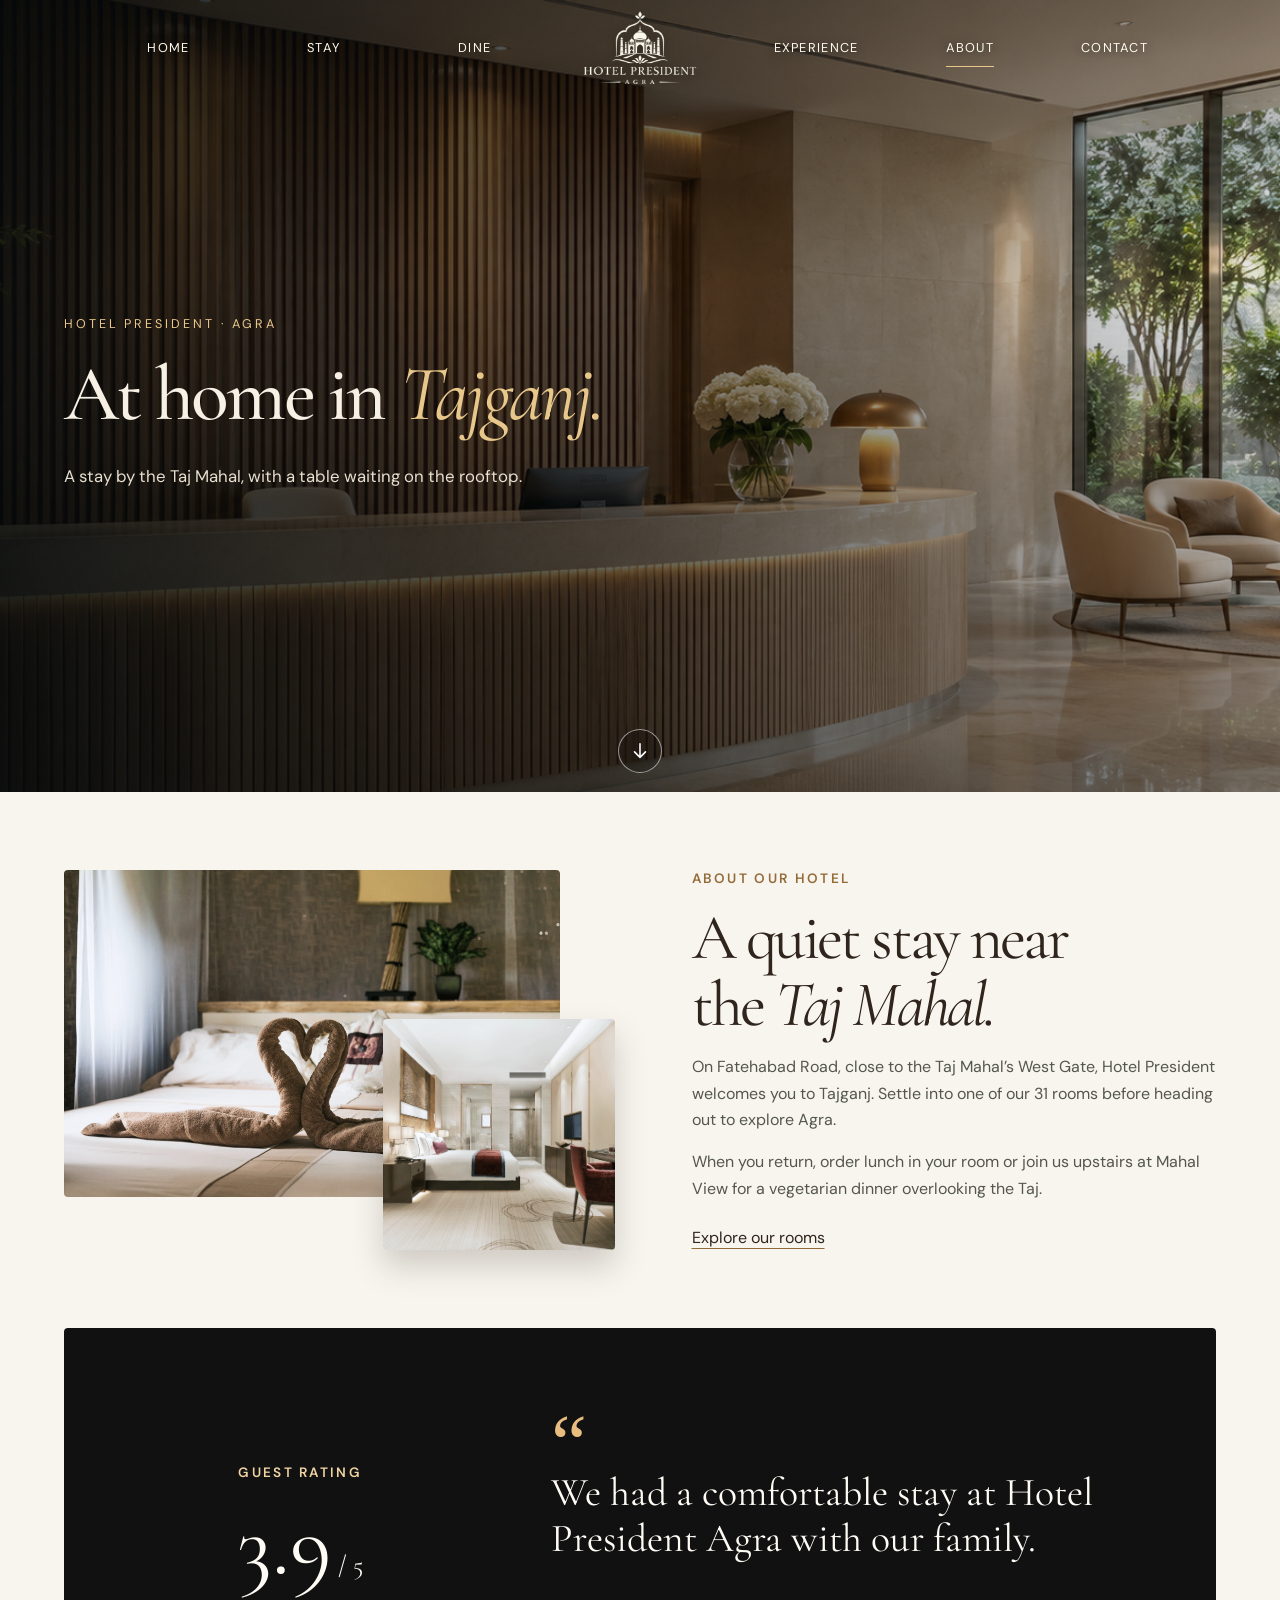
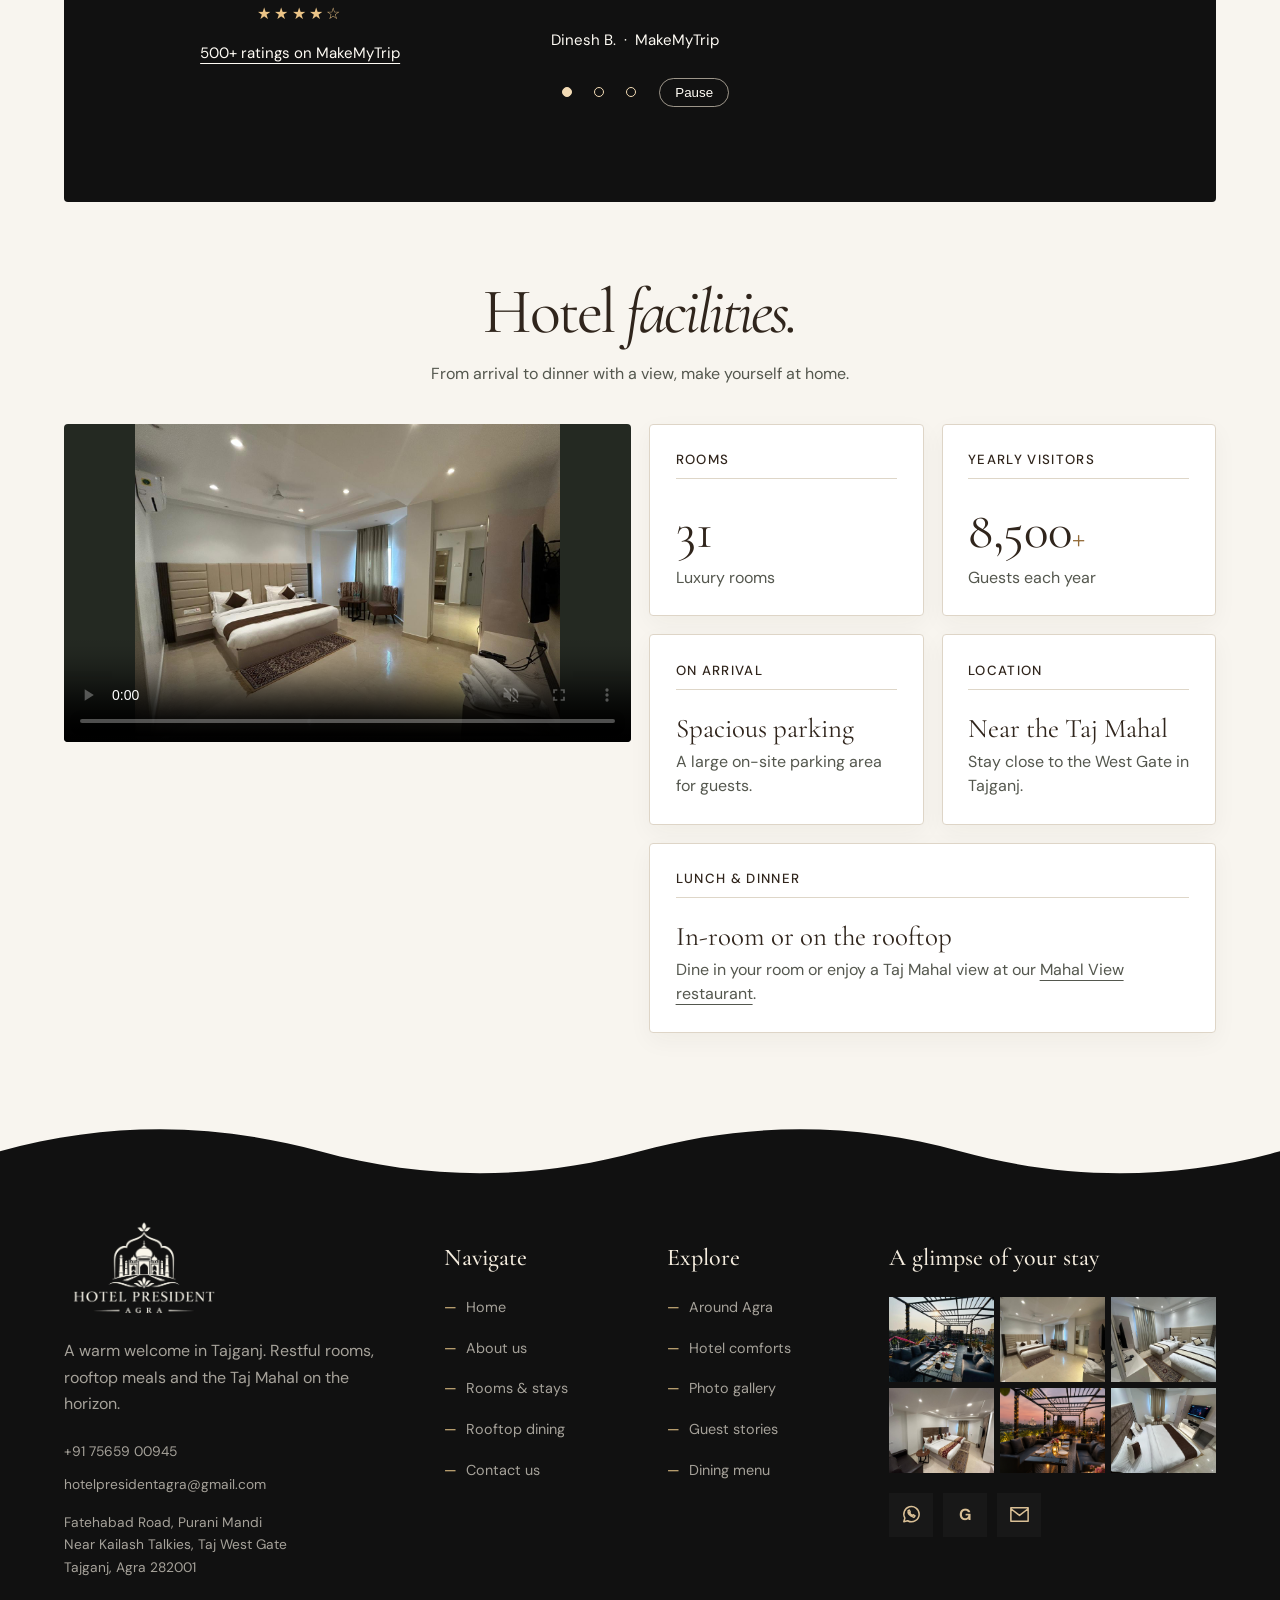
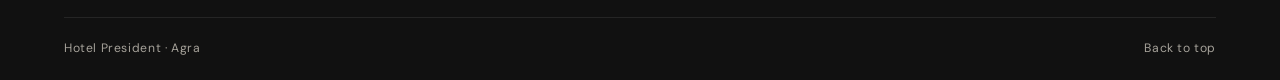
==== commit ff9e1827: "added a common color theme to all over the website" ====
--- a/about.html
+++ b/about.html
@@ -67,7 +67,7 @@
   <section class="facilities wrap" aria-labelledby="facilities-title">
     <header data-reveal><h2 id="facilities-title">Hotel <em>facilities.</em></h2><p>From arrival to dinner with a view, make yourself at home.</p></header>
     <div class="facility-layout">
-      <div class="room-film" data-reveal><video width="854" height="480" autoplay muted playsinline loop disablepictureinpicture preload="metadata" poster="img/112.jpeg" aria-label="Video tour of Hotel President rooms"><source src="video/President-Only Rooms (480).mp4" type="video/mp4"><a href="video/President-Only Rooms (480).mp4">Watch the room tour</a></video></div>
+      <div class="room-film" data-reveal><video width="854" height="480" controls muted playsinline loop disablepictureinpicture preload="metadata" poster="img/112.jpeg" aria-label="Video tour of Hotel President rooms"><source src="video/President-Only Rooms (480).mp4" type="video/mp4"><a href="video/President-Only Rooms (480).mp4">Watch the room tour</a></video></div>
       <div class="facility-cards">
         <article data-reveal><h3>Rooms</h3><strong>31</strong><p>Luxury rooms</p></article>
         <article data-reveal><h3>Yearly visitors</h3><strong>8,500<span>+</span></strong><p>Guests each year</p></article>
--- a/css/header-footer.css
+++ b/css/header-footer.css
@@ -1,5 +1,28 @@
-:root { --site-inset:max(18px, 4%, calc((100% - 1640px) / 2)); --site-width:calc(100% - var(--site-inset) - var(--site-inset)) }
-:root { --paper:#faf7f0; --ink:#2d3029; --gold:#c3a77a; --bar:88px; --serif:Baskervville,Georgia,serif; --sans:"DM Sans",Arial,sans-serif }
+@import url("https://fonts.googleapis.com/css2?family=Cormorant+Garamond:ital,wght@0,400;0,500;0,600;1,400;1,500&family=DM+Sans:wght@400;500;600;700&display=swap");
+:root {
+  --bg-primary: #F8F5EF;
+  --bg-secondary: #FFFFFF;
+  --bg-alternate: #EDE5D8;
+  --bg-dark: #111111;
+  --bg-dark-secondary: #1C1916;
+  --accent-gold: #B38A50;
+  --accent-gold-light: #E8C78B;
+  --accent-gold-dark: #8B642F;
+  --text-primary: #30251C;
+  --text-secondary: #6C655C;
+  --text-light: #F8F5EF;
+  --border-color: #DED5C7;
+  --paper: var(--bg-primary);
+  --ink: var(--text-primary);
+  --gold: var(--accent-gold-dark);
+  --bar: 88px;
+  --serif: "Cormorant Garamond", Georgia, serif;
+  --sans: "DM Sans", Arial, sans-serif;
+  --site-inset: max(18px, 5%, calc((100% - 1360px) / 2));
+  --site-width: calc(100% - var(--site-inset) - var(--site-inset));
+  --section-space: clamp(44px, 6vw, 88px);
+  --card-shadow: 0 8px 24px #30251c0b;
+}
 * { box-sizing:border-box }
 html { scroll-behavior:smooth; scroll-padding-top:var(--bar) }
 body { margin:0; background:var(--paper); color:var(--ink); font:1rem/1.65 var(--sans) }
--- a/css/about.css
+++ b/css/about.css
@@ -4,15 +4,15 @@
 .rating .label { color:#f1d4a4; }
 #main h2:not(.label) { font:400 clamp(2.7rem,5vw,4.7rem)/1.04 var(--serif); letter-spacing:-.045em; margin:0; }
 #main em { font-weight:400; }
-.story,.facilities { padding-block:clamp(65px,8vw,125px); }
+.story,.facilities { padding-block:var(--section-space); }
 .story { display:grid; grid-template-columns:1.05fr 1fr; align-items:center; gap:clamp(32px,6vw,90px); }
 .photo-pair { aspect-ratio:1.45; position:relative; }
-.photo-pair img { position:absolute; object-fit:cover; border-radius:16px; }
+.photo-pair img { position:absolute; object-fit:cover; border-radius:4px; }
 .photo-pair img:first-child { inset:0; width:90%; height:86%; }
 .photo-pair img:last-child { bottom:0; right:0; width:42%; aspect-ratio:1; box-shadow:0 16px 32px #32271635; }
 .story p:not(.label),.facilities header p,.facility-cards p { color:#54574e; }
 .story-link { display:inline-block; margin-top:.4rem; text-decoration-color:var(--accent); }
-.reviews { width:var(--site-width); margin-inline:auto; border-radius:18px; background:linear-gradient(95deg,#171c15c9,#171c15c2),url("../img/ai360-panorama-1536x768-a8c1cd0d.jpg") center/cover; color:#fffcf5; }
+.reviews { width:var(--site-width); margin-inline:auto; border-radius:4px; background:var(--bg-dark); color:#fffcf5; }
 .review-layout { display:grid; grid-template-columns:1fr 1.7fr; align-items:center; padding-block:clamp(52px,7vw,96px); gap:7%; }
 .rating { text-align:center; }
 .rating strong { display:block; font:400 clamp(4rem,7vw,7rem)/1 var(--serif); }
@@ -34,9 +34,9 @@
 .facilities { padding-bottom:clamp(110px,12vw,180px); }
 .facilities header { text-align:center; margin-bottom:36px; }
 .facility-layout,.facility-cards { display:grid; grid-template-columns:1fr 1fr; gap:18px; }
-.room-film { position:sticky; top:calc(var(--bar) + 1rem); align-self:start; overflow:hidden; border-radius:16px; background:#242922; }
+.room-film { position:sticky; top:calc(var(--bar) + 1rem); align-self:start; overflow:hidden; border-radius:4px; background:#242922; }
 .room-film video { display:block; width:100%; height:auto; aspect-ratio:854/480; object-fit:contain; }
-.facility-cards article { display:flex; flex-direction:column; background:#fffdf9; border:1px solid #e6decf; border-radius:16px; padding:clamp(16px,2vw,30px); }
+.facility-cards article { display:flex; flex-direction:column; background:var(--bg-secondary); box-shadow:var(--card-shadow); border:1px solid var(--border-color); border-radius:4px; padding:clamp(16px,2vw,30px); }
 .facility-cards h3 { font:500 .83rem/1.5 var(--sans); text-transform:uppercase; letter-spacing:.1em; border-bottom:1px solid #ded6c8; margin:0 0 24px; padding-bottom:8px; }
 .facility-cards strong,.facility-cards h4 { font:400 clamp(1.4rem,2.1vw,2rem)/1.1 var(--serif); margin:0; }
 .facility-cards strong { font-size:clamp(2.4rem,4vw,4rem); }
--- a/css/common-footer.css
+++ b/css/common-footer.css
@@ -1,12 +1,12 @@
-.home-footer { background:#0e0e0e; padding:42px var(--site-inset) 22px; text-align:left; color:#a6a29a }
-.footer-wave { position:absolute; left:0; bottom:calc(100% - 1px); width:100%; height:65px; fill:#0e0e0e }
+.home-footer { background:var(--bg-dark); padding:42px var(--site-inset) 22px; text-align:left; color:#a6a29a }
+.footer-wave { position:absolute; left:0; bottom:calc(100% - 1px); width:100%; height:65px; fill:var(--bg-dark) }
 .footer-grid { display:grid; grid-template-columns:1.3fr .7fr .7fr 1.25fr; gap:40px; max-width:none; margin:auto }
 .footer-about p { margin:10px 0 23px }
 .footer-logo { display:block; width:160px; margin-top:-20px }
 .footer-logo img { width:100%; display:block }
 .footer-about>a:not(.footer-logo) { display:block; margin-bottom:10px; text-decoration:none; overflow-wrap:anywhere; font-size:.86rem }
 .footer-about address { font-size:.86rem; margin-top:15px }
-.home-footer h3 { color:#f4ecde; font-size:1.5rem; margin:16px 0 25px }
+.home-footer h3 { font-family:var(--serif); font-weight:500; line-height:1.15; color:#f4ecde; font-size:1.5rem; margin:16px 0 25px }
 .home-footer nav { display:flex; flex-direction:column; justify-content:flex-start; gap:17px; border:0; padding:0; flex-wrap:nowrap }
 .home-footer nav h3 { margin-bottom:7px }
 .home-footer nav a { text-transform:none; font-size:.9rem; letter-spacing:0 }
@@ -15,10 +15,17 @@
 .footer-thumbnails { display:grid; grid-template-columns:repeat(3,minmax(0,1fr)); gap:6px }
 .footer-thumbnails img { width:100%; height:85px; object-fit:cover }
 .home-footer .hp-social { justify-content:flex-start; gap:10px; margin-top:20px }
-.home-footer .hp-social a { border:0; border-radius:0; background:#ffffff08; width:32px; height:32px }
+.home-footer .hp-social a { border:0; border-radius:0; background:#ffffff08; width:44px; height:44px }
 .footer-bottom { max-width:none; margin:38px auto 0; padding-top:20px; border-top:1px solid #ffffff15; display:flex; justify-content:space-between; font-size:.76rem; letter-spacing:.05em }
 .footer-bottom a { text-decoration:none }
 
 @media(max-width:1100px) { .footer-grid { grid-template-columns:1.2fr .8fr .8fr; gap:25px } .footer-glimpses { grid-column:1/-1 } .footer-thumbnails { grid-template-columns:repeat(6,minmax(0,1fr)) } .footer-thumbnails img { height:110px } }
 @media(max-width:700px) { .footer-grid { grid-template-columns:1fr 1fr; gap:28px 20px } .footer-about,.footer-glimpses { grid-column:1/-1 } .footer-thumbnails { grid-template-columns:repeat(3,minmax(0,1fr)) } .footer-thumbnails img { height:105px } }
 @media(max-width:430px) { .footer-grid { grid-template-columns:1fr } .footer-about,.footer-glimpses { grid-column:auto } .footer-bottom { gap:15px; flex-wrap:wrap } }
+
+.hp-header,.home-footer { --gold:var(--accent-gold-light); font-family:var(--sans) }
+@media (max-width:700px) {
+  body .is-open .hp-nav { max-height:calc(100dvh - var(--bar)); overflow:auto; padding:8px var(--site-inset) 16px }
+  body .hp-nav a { display:flex; align-items:center; min-height:44px }
+  .hp-nav a[aria-current] { color:var(--accent-gold-light) }
+}
--- a/css/page-hero.css
+++ b/css/page-hero.css
@@ -1,7 +1,6 @@
-@import url("https://fonts.googleapis.com/css2?family=Cormorant+Garamond:ital,wght@0,400;0,500;0,600;1,400;1,500&family=DM+Sans:wght@400;500;600;700&display=swap");
 .photo-page { --bar:96px }
-.photo-page .hp-header { --gold:#e1bb7c; font-family:"DM Sans",Arial,sans-serif; background:transparent; text-shadow:0 1px 10px #0009; transition:height .35s,background .35s,box-shadow .35s }
-.photo-page .hp-header.compact,.photo-page .hp-header.is-open,.photo-page .is-open .hp-nav { background:#080d0e; text-shadow:none }
+.photo-page .hp-header { --gold:var(--accent-gold-light); font-family:"DM Sans",Arial,sans-serif; background:transparent; text-shadow:0 1px 10px #0009; transition:height .35s,background .35s,box-shadow .35s }
+.photo-page .hp-header.compact,.photo-page .hp-header.is-open,.photo-page .is-open .hp-nav { background:var(--bg-dark-secondary); text-shadow:none }
 .photo-page .hp-header.compact { height:84px; box-shadow:0 4px 20px #0003 }
 .photo-page .hp-nav { max-width:1180px; grid-template-columns:1fr 180px 1fr }
 .photo-page .hp-brand { width:180px }
@@ -11,7 +10,7 @@
 .photo-page .hp-nav a:after { content:""; position:absolute; bottom:0; left:0; width:100%; height:1px; background:var(--gold); transform:scaleX(0); transform-origin:left; transition:transform .3s }
 .photo-page .hp-nav a:hover,.photo-page .hp-nav a:focus-visible { color:var(--gold) }
 .photo-page .hp-nav a:hover:after,.photo-page .hp-nav a:focus-visible:after,.photo-page .hp-nav a[aria-current]:after { transform:scaleX(1) }
-.page-hero { --gold:#e1bb7c; color:#f6f0e5; font-family:"DM Sans",Arial,sans-serif; position:relative; isolation:isolate; min-height:680px; height:88svh; max-height:1000px; display:flex; align-items:center; overflow:hidden }
+.page-hero { --gold:var(--accent-gold-light); color:#f6f0e5; font-family:"DM Sans",Arial,sans-serif; position:relative; isolation:isolate; min-height:680px; height:88svh; max-height:1000px; display:flex; align-items:center; overflow:hidden }
 .page-hero-image,.page-hero-shade { position:absolute; inset:0; width:100%; height:100%; object-fit:cover; z-index:-2 }
 .page-hero-image { animation:hero-settle 1.7s ease-out both }
 .page-hero-shade { z-index:-1; background:linear-gradient(90deg,#03090bd9 0%,#03090b80 50%,#03090b10 100%),linear-gradient(180deg,#0005,transparent 35%,#0006) }
@@ -19,7 +18,7 @@
 .page-hero-copy p { margin-top:0 }
 .kicker { font-size:.79rem; text-transform:uppercase; letter-spacing:.23em; color:var(--gold); margin-bottom:20px }
 .page-hero h1 { font-family:"Cormorant Garamond",Georgia,serif; font-weight:500; font-size:clamp(3.3rem,6.1vw,6rem); line-height:1.04; letter-spacing:-.035em; margin:0 0 25px; max-width:950px }
-.page-hero h1 em { font-weight:400; color:#eccc97 }
+.page-hero h1 em { font-weight:400; color:var(--accent-gold-light) }
 .page-hero-copy>p:not(.kicker) { color:#e7dfd0; font-size:1.05rem; line-height:1.85; max-width:590px }
 .page-hero-copy>* { animation:hero-copy-in .85s cubic-bezier(.2,.65,.3,1) both }
 .page-hero-copy>h1 { animation-delay:.1s }
